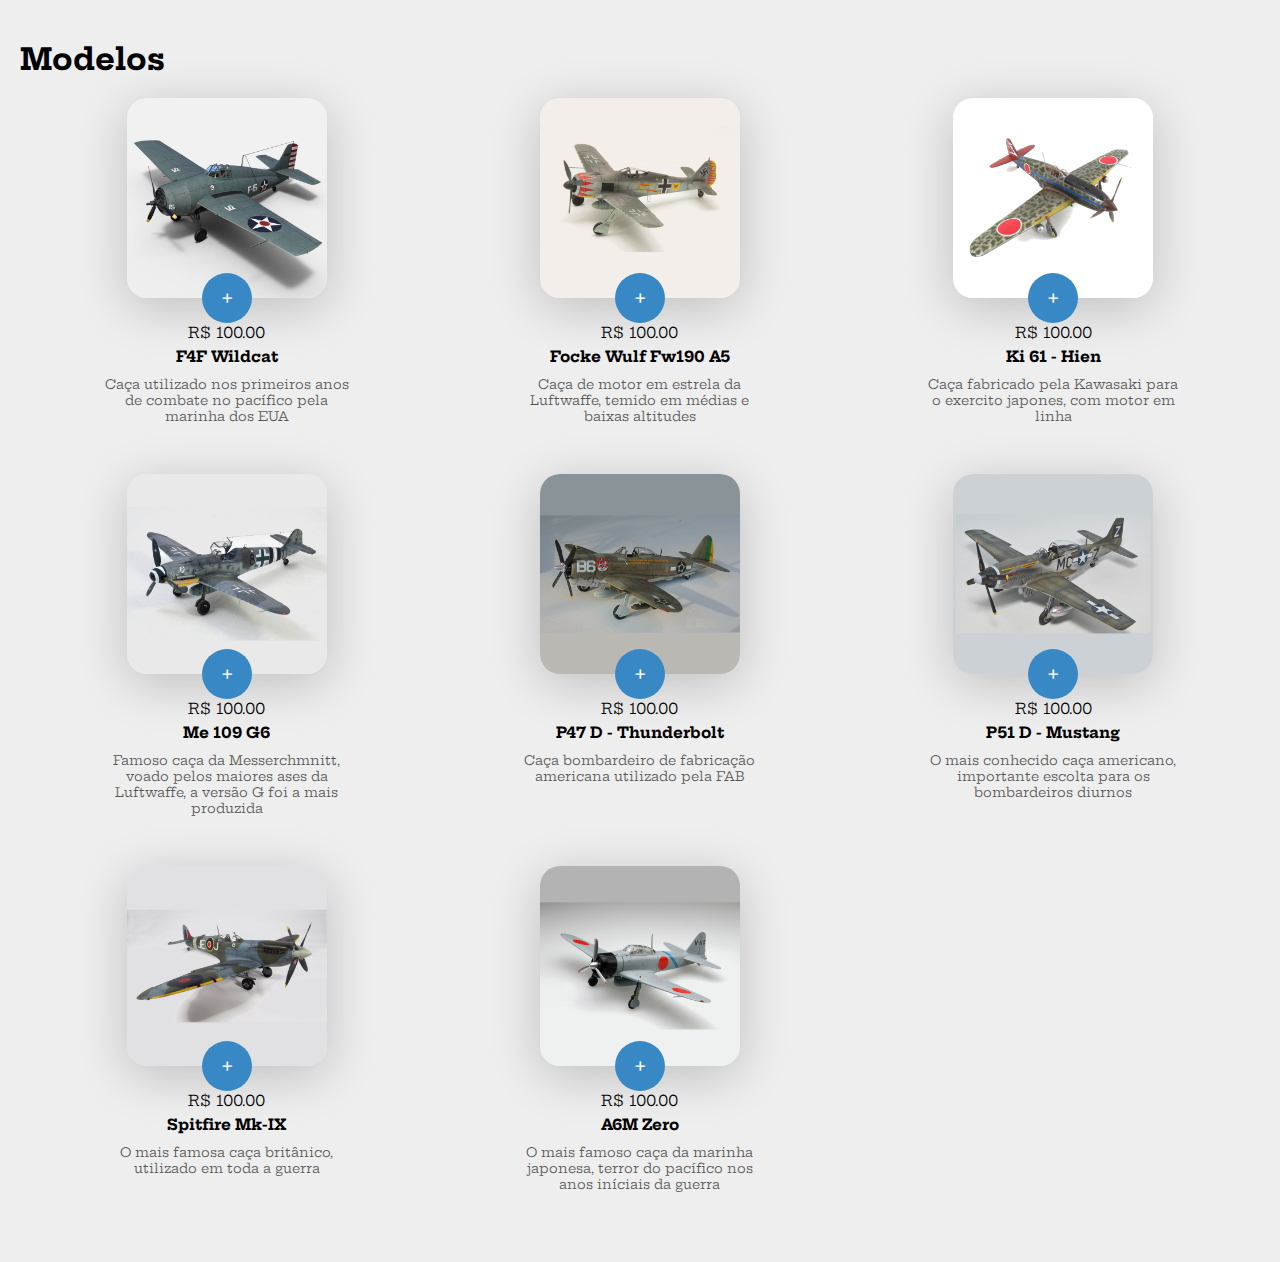
==== index.html @ e31d0130 "css e javascript" ====
<!DOCTYPE html>
<html lang="pt-br">

<head>
    <meta charset="utf-8">
    <title>Site compras</title>
    <link rel="stylesheet" href="css/style.css">
    <meta name="viewport" content="width=device-width, initial-scale=1.0" />
    <!-- criar responsividade site, viewport= janela de visualização-->
    <!--A width=device-widthparte define a largura da página para seguir a largura da tela do dispositivo
    (que varia de acordo com o dispositivo). A initial-scale=1.0 define o nível de zoom inicial quando
    a página é carregada pela primeira vez pelo navegador.-->

    <link href="https://fonts.googleapis.com/css?family=Hepta+Slab:400,700|Lato:400,700&display=swap" rel="stylesheet">
    <!--acrescentou 2 fontes, hepta e lato-->
    <link href="https://fonts.googleapis.com/icon?family=Material+Icons" rel="stylesheet">
    <!--buscou icones-->

</head>

<body>
    
    <div class="models">
        <div class="models-item">
            <a href="">
                <div class="models-item--img">
                    <img src="" />
                </div>
                <div class="models-item--add">+</div>
            </a>
            <div class="models-item--price">R$ --</div>
            <div class="models-item--name">--</div>
            <div class="models-item--desc">--</div>
        </div>
        <div class="cart--item">
            <img src="" />
            <div class="cart--item--qtarea">
                <button class="cart--item-qtmenos">-</button>
                <div class="cart--item-qt">1</div>
                <button class="cart--item-qtmais">+</button>
            </div>
        </div>

    </div>
    
    <header>
        <!--menu aberto para mobile, criando carrinho-->
        <div class="menu-openner">
            <!-- <span> é muito parecido com o elemento <div> , entretando <div> é um elemento de nível de bloco enquanto
        <span> é um elemento em linha.-->
            <span>0</span>
            <span class="material-icons">shopping_cart</span>
        </div>
    </header>
    <main>
        <h1>Modelos</h1>
        <div class="models-area"></div>
    </main>

    <aside>
        <!-- representa uma seção de uma página que consiste de conteúdo que é tangencialmente relacionado ao conteúdo do
        seu entorno, que poderia ser considerado separado do conteúdo. Essas seções são, muitas vezes, representadas
        como barras laterais.-->
        <div class="cart--area">
            <!--será usado para o carrinho mobile-->
            <div class="menu-closer">
                <span class="material-icons">close</span>
            </div>
            <h1>Seus modelos</h1>
            <div class="cart"></div>
            <div class="cart--details"></div>
            <div class="cart--totalitem subtotal">
                <span>Subtotal</span>
                <span>R$ --</span>
            </div>
            <div class="cart--totalitem desconto">
                <span>Desconto (-10%)</span>
                <span>R$ --</span>
            </div>
            <div class="cart--finalizar">Finalizar a compra</div>

        </div>
    </aside>

    <div class="modelsWindowArea">
        <div class="modelsWindowBody">
            <div class="modelsInfo--cancelMobileButton">Voltar</div>
            <div class="modelsBig">
                <img src="" />
            </div>

            <div class="modelsInfo">
                <h1>--</h1>
                <div class="modelsInfo--desc">--</div>

                <div class="modelsInfo--sizearea">
                    <div class="modelsInfo--sector">Escala</div>
                    <div class="modelsInfo--sizes">
                        <!-- Atributos data-* nos permite armazenar informações extras em elementos HTML padrões e semânticos,
            neste caso será o codigo do produto-->
                        <div data-key="0" class="modelsInfo--size selected" >1/72<span>--</span></div>
                        <div data-key="1" class="modelsInfo--size">1/48<span>--</span></div>
                        <div data-key="2" class="modelsInfo--size">1/32<span>--</span></div>
                    </div>
                </div>

                <div class="modelsInfo--princearea">
                    <div class="modelsInfo--sector">Preço</div>
                    <div class="modelsInfo--price">
                        <div class="modelsInfo--actualPrice">R$ --</div>
                        <div class="modelsInfo--qtarea">
                            <button class="modelsInfo--qtmenos">-</button>
                            <div class="modelsInfo--qt">1</div>
                            <button class="modelsInfo--qtmais">+</button>
                        </div>
                    </div>
                </div>

                <div class="modelsInfo--addButton">Adicionar ao carrinho</div>
                <div class="modelsInfo--cancelButton">Cancelar</div>
            </div>
        </div>

        <script type="text/javascript" src="js/models.js"></script>
        <script type="text/javascript" src="js/script.js"></script>

</body>

</html>
---- css/style.css ----
* {
    /* tenha o tamanho até a borda do elemento*/
    box-sizing: border-box;
}

body {
    background-color: #EEE;
    font-family: 'Lato', Helvetica, Arial;
    font-size: 15px;
    display: flex;
    margin: 0;
    /* altura min: se auto ajustar proporcionalmente (ocupar 100% da altura)*/
    min-height: 100vh;
}

.models {
    /* nao é pra mostrar*/
    display: none;
}

header {
    position: fixed;
    left: 0;
    top: 0;
    right: 0;
    height: 60px;
    background-color: #399ade;
    /* só irá aparcerer no mobile, por isso none por hora*/
    display: none;
    /*posicionar pelo final do elemento*/
    justify-content: flex-end;
    align-items: center;
}

.menu-openner {
    margin-right: 15px;
    font-size: 26px;
    background-color: #a9dcff;
    /*afastar 5px cima embaixo, 20px lados*/
    padding: 5px 20px;
    border-radius: 5px;
}

.menu-openner span {
    margin-right: 10px;
}

.menu-closer {
    width: 32px;
    height: 32px;
    display: none;
    font-size: 30px;
}

aside {
    background-color: #9ccbe6;
    /*não terá tamanho pra nao acupar um espaço no desktop*/
    width: 0vw;
    font-family: 'Hepta Slab', Helvetica, Arial;
    /*transição de aparecer ao lado*/
    /*tudo, ease= duração transição(lento - rapido - lento), duração 2s */
    transition: all ease 0.2s;
    /*se passar da medida em x, esconda*/
    overflow-x: hidden;
}

/*classe que será aplicada quando tiver elemento dentro dele*/
aside.show {
    /*aperecer 30% da tela*/
    /*"%" = em relação ao tamanho do elemento em que ele esta inserido*/
    /*"vw" = % em relação a tela*/
    width: 30vw;
}

.cart--area {
    padding: 20px;
}

main {
    /*ocupa o espaço que sobrar, 100% sem aside, com o aside que ocupa 30%, ele ocupa 70% ex:*/
    flex: 1;
    padding: 20px;
}

h1 {
    font-family: 'Hepta Slab', Helvetica, Arial;
}

.models-area {
    display: grid;
    /*define os nomes das linhas e as funções de dimensionamento de faixas das colunas da grade*/
    /*"fr"=fração do espaço disponível no container do grid*/
    /*será repitido 3x a divisao de 1fr*/
    grid-template-columns: repeat(3, 1fr);
}

.models-item {
    text-align: center;
    /*largura maxima*/
    max-width: 250px;
    font-family: 'Hepta Slab', Helvetica, Arial;
    margin: 0 auto 50px auto;
}

.models-item a {
    display: flex;
    flex-direction: column;
    align-items: center;
    text-decoration: none;
}

.models-item--img {
    width: 200px;
    /*altura automatica*/
    height: 200px;
    background-color: #eee;
    /*elemento circular height/2* exemplo border-radius: 100px*/
    border-radius: 20px;
    /*sombra*/
    /*"rgba(0, 0, 0, 0.2)" vermelho, verde, azul, opacidade (0 a 1 sendo 1 solido)*/
    box-shadow: 0px 10px 50px rgba(0, 0, 0, 0.2);
}

.models-item--img img {
    width: 100%;
    border-radius: 20px;
    /*altura automatica*/
    height: auto;
}

.models-item--add {
    width: 50px;
    height: 50px;
    /*altura da linha na frase*/
    line-height: 50px;
    border-radius: 25px;
    background-color: #3888c5;
    text-align: center;
    color: #fff;
    font-size: 22px;
    /*tipo de cursor do mouse*/
    cursor: pointer;
    margin-top: -25px;
    transition: all ease 0.2s;
}

.models-item a:hover .models-item--add {
    background-color: #244c88;
}

.models-itens--price {
    font-size: 15px;
    color: #333;
    margin-top: 5px;
}

.models-item--name {
    font-size: 15px;
    color: #000;
    /*define o peso (ou negrito) da fonte*/
    font-weight: bold;
    margin-top: 5px;
}

.models-item--desc {
    font-size: 13px;
    color: #555;
    margin-top: 10px;
}

.modelsWindowArea {
    position: fixed;
    left: 0;
    top: 0;
    bottom: 0;
    right: 0;
    background-color: rgba(255, 255, 255, 0.5);
    display: none;
    transition: all ease 0.5s;
    /*define como o navegador distribui o espaço entre e ao redor dos itens de conteúdo ao
    longo do eixo principal de um contêiner flexível e do eixo embutido de um contêiner de grade.*/
    justify-content: center;
    align-items: center;
    /*controla o que acontece com o conteúdo grande demais para caber em uma área.*/
    overflow: auto;
}

.modelsWindowBody {
    width: 900px;
    background-color: #FFF;
    border-radius: 10px;
    box-shadow: 0px 0px 15px #999;
    display: flex;
    margin: 20px 0;
}

.modelsBig {
    flex: 1;
    display: flex;
    justify-content: center;
    align-items: center;
}

.models.Big--back {
    position: absolute;
    width: 30px;
    height: 30px;
    background-color: #000;
}

.modelsBig img {
    height: 400px;
    /*a largura deixa de ser proporcional e passa a ser o que tiver de espaço, criando distorção imagem*/
    width: auto;
}

.modelsInfo {
    /*quando se usa o flex-direction, O flex: 1; é necessário para que cada item se expanda ocupando
 o tamanho máximo do container. */
    flex: 1;
    font-family: 'Hepta Slab', Helvetica, Arial;
    /*padding-bottom: define a altura da área de preenchimento na parte inferior de um elemento*/
    padding-bottom: 50px;
}

.modelsInfo h1 {
    margin-top: 50px;
}

/*atribuindo algo apenas para o modelsInfo--desc que esta dentro do modelsInfo*/
.modelsInfo .modelsInfo--desc {
    font-size: 15px;
    color: #999;
    margin-top: 10px;
    font-family: 'Lato', Helvetica, Arial;
}

.modelsInfo--sector {
    color: #CCC;
    /*texto maiúsculo, quando a pessoa for escrever fica padronizado para o back-end*/
    text-transform: uppercase;
    font-size: 14px;
    margin-top: 30px;
    margin-bottom: 10px;
}

.modelsInfo--sizes {
    display: inline-flex;
    border-radius: 10px;
    /*overflow controla o que acontece com o conteúdo grande demais para caber em uma área.*/
    /*hidden- O estouro é cortado e o restante do conteúdo ficará invisível*/
    overflow: hidden;
}

.modelsInfo--size {
    padding: 10px 15px;
    color: #000;
    background-color: #eee;
    font-size: 13px;
    /*negrito*/
    font-weight: bold;
    cursor: pointer;
}

.modelsInfo--size:hover {
    background-color: #CCC;
}

.modelsInfo--size.selected {
    background-color: #399ADE;
    color: #fff;
}

.modelsInfo--size.selected span {
    color: #d6d6d6
}

.modelsInfo--size span {
    font-size: 12px;
    color: #999;
    font-weight: normal;
}

.modelsInfo--price {
    display: flex;
    align-items: center;
}

.modelsInfo--actualPrice {
    font-size: 28px;
    margin-right: 30px;
}

.modelsInfo--qtarea {
    display: inline-flex;
    background-color: #eee;
    border-radius: 10px;
    height: 30px;
}

.modelsInfo--qtarea button {
    border: 0;
    background-color: transparent;
    font-size: 17px;
    outline: 0;
    cursor: pointer;
    padding: 0 10px;
    color: #333;
}

.modelsInfo--qt {
    line-height: 30px;
    font-size: 12px;
    font-weight: bold;
    padding: 0 5px;
    color: #000;
}

.modelsInfo--addButton {
    margin-top: 30px;
    padding: 20px 30px;
    border-radius: 20px;
    background-color: #48D05f;
    color: #fff;
    display: inline-block;
    cursor: pointer;
    margin-right: 30px;
}

.modelsInfo--addButton:hover {
    background-color: #32a345;
}

.modelsInfo--cancelButton {
    display: inline-block;
    cursor: pointer;
}

.modelsInfo--cancelMobileButton {
    display: none;
    height: 40px;
    text-align: center;
    line-height: 40px;
    margin-bottom: 30px;
}

.cart {
    margin-bottom: 20px;
}

.cart--item {
    display: flex;
    align-items: center;
    margin: 10px 0;
}

.cart--item img {
    width: 40px;
    height: 40px;
    margin-right: 20px;
}

.cart--item-nome {
    flex: 1;
}

.cart--item-qtarea {
    display: inline-block;
    background-color: #eee;
    border-radius: 10px;
    height: 30px;
}

.cart--item-qtarea button {
    border: 0;
    background-color: transparent;
    font-size: 17px;
    /*uma linha desenhada fora da borda do elemento.*/
    outline: 0;
    cursor: pointer;
    padding: 0 10px;
    color: #333;
}

.cart--item-qt {
    line-height: 30px;
    font-size: 12px;
    font-weight: bold;
    padding: 0 5px;
    color: #000;
}

.cart--totalitem {
    padding: 15px;
    border-top: 1px solid #79b9dd;
    color: #315978;
    display: flex;
    justify-content: space-between;
    font-size: 15px;
}

/*first-child:primeiro elemento dentro do span*/
.cart--totalitem span:first-child {
    /*negrito*/
    font-weight: bold;
}

.cart--totalitem.big {
    font-size: 20px;
    color: #000;
    font-weight: bold;
}

.cart--finalizar {
    padding: 20px 30px;
    border-radius: 20px;
    background-color: #48D05f;
    color: #FFF;
    cursor: pointer;
    text-align: center;
    margin-top: 20px;
    border: 2px solid #63f77c;
    transition: all ease 0.2s;
}

.cart--finalizar:hover {
    background-color: #35af4a;
}

/*------------------------RESPONSIVIDADE----------------------*/

/*limite tablet*/
@media (max-width: 1000px) {
    .models-area {
        /*grid columns: é o espaço entre duas linhas de grade verticais
        grid-template-columns: define os nomes das linhas e as funções de dimensionamento de faixas das grid columns*/
        grid-template-columns: repeat (2, 1fr);
    }
}

/*tablet em pé ou smart*/
@media (max-width: 840px) {
    body {
        flex-direction: column;
    }

    .models-area {
        display: block;
    }

    .models-item {
        max-width: 100%;
    }

    header {
        display: flex;
    }

    main {
        padding-top: 60px;
    }

    aside {
        width: auto;
        position: fixed;
        left: 100vw;
        right: 0;
        top: 0;
        bottom: 0;
        transition: all ease 0.2s;
    }

    aside.show{
        width: auto;
    }

    .cart--area{
        width: 100vw;
    }

    .menu-closer{
        display: block;
    }

    .modelsWindowArea{
        /*flex-start: os itens são empacotados em direção à linha de partida, ficam juntados a esquerda*/
        justify-content: flex-start;
        align-items: flex-start;
    }

    .modelsWindowBody{
        width: 100vw;
        display: block;
        padding: 20px;
        border-radius: 0;
        /*sem sombra*/
        box-shadow: none;
        margin: 0;
    }

    .modelsBig img{
        /*largura*/
        width: 75%;
        /*altura*/
        height: auto;
    }
    
    .modelsInfo h1{
        margin-top: 20px;
    }

    .modelsInfo--qtarea{
        height: 60px;
    }

    .modelsInfo--qtarea button{
        font-size: 25px;
        padding: 0 25px;
    }

    .modelsInfo--qt{
        line-height: 60px;
        font-size: 20px;
    }

    .modelsInfo--addButton{
        font-size: 20px;
        display: block;
        text-align: center;
        margin: 30px auto;
    }

    .modelsInfo--cancelButton{
        display: none;
    }
    .modelsInfo--cancelMobileButton{
        display: block;
    }
}
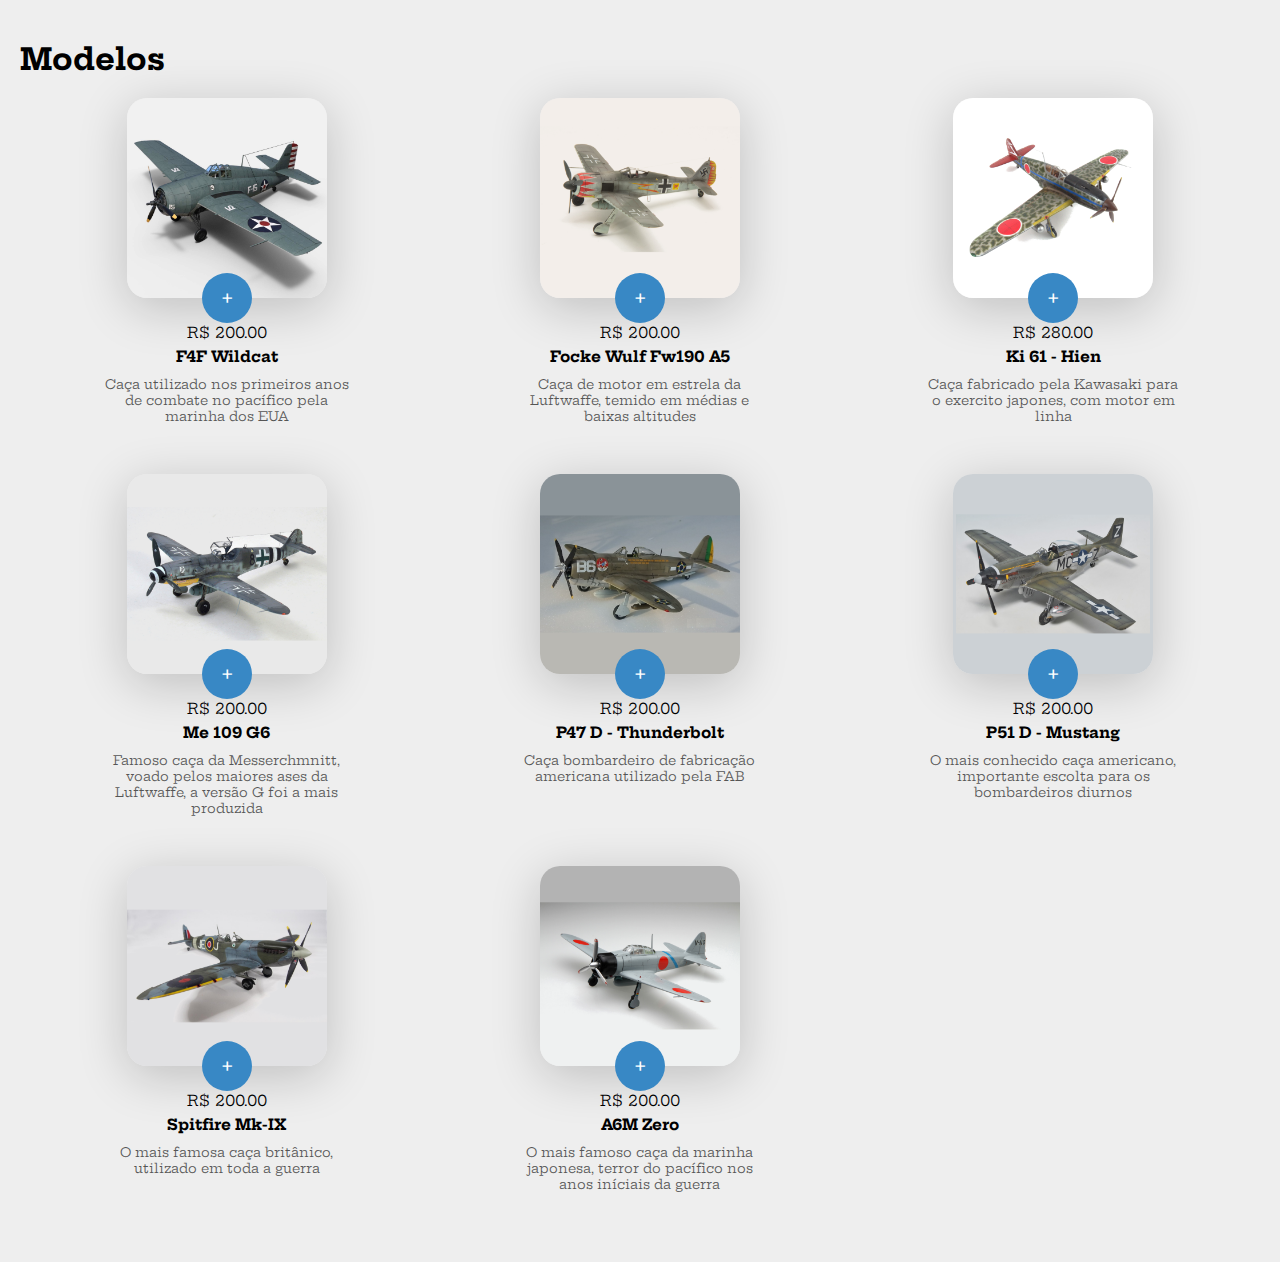
==== commit 59f19658: "desenvolvendo o css" ====
--- a/index.html
+++ b/index.html
@@ -99,6 +99,8 @@
                         <!-- Atributos data-* nos permite armazenar informações extras em elementos HTML padrões e semânticos,
             neste caso será o codigo do produto-->
                         <div data-key="0" class="modelsInfo--size selected" >1/72<span>--</span></div>
+                        <!--para a outra solução proposta aqui podemos colcar da seguinte forma:
+                        <div data-key="0" class="modelsInfo--size selected" >PEQUENO <span>--</span></div>-->
                         <div data-key="1" class="modelsInfo--size">1/48<span>--</span></div>
                         <div data-key="2" class="modelsInfo--size">1/32<span>--</span></div>
                     </div>
